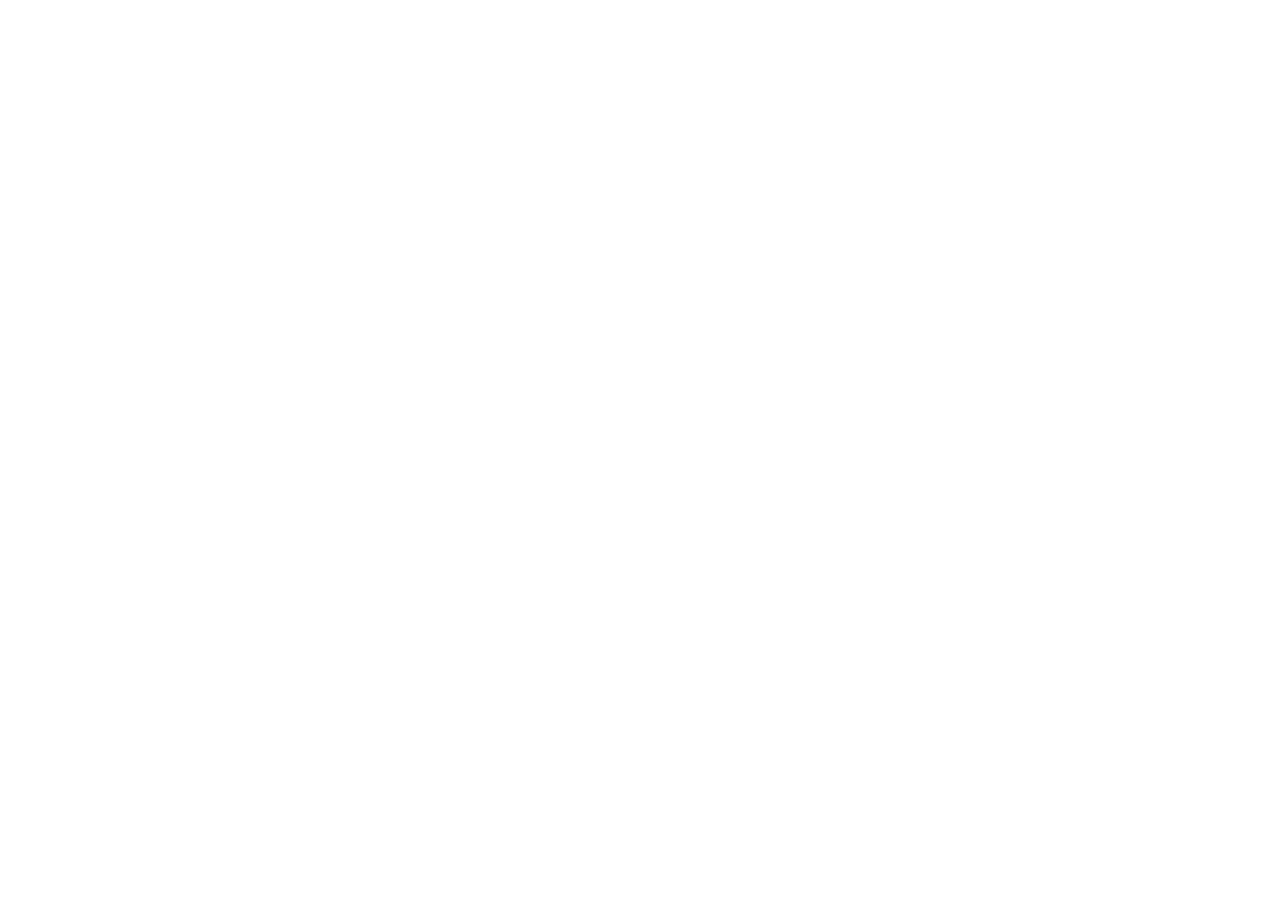
==== FrontEnd/login.html @ 1299b670 "init to filter buttons" ====
<!DOCTYPE html>
<html lang="fr">
<head>
    <meta charset="UTF-8">
    <meta name="viewport" content="width=device-width, initial-scale=1.0">
    <title>login</title>
</head>
<body>
    
</body>
</html>
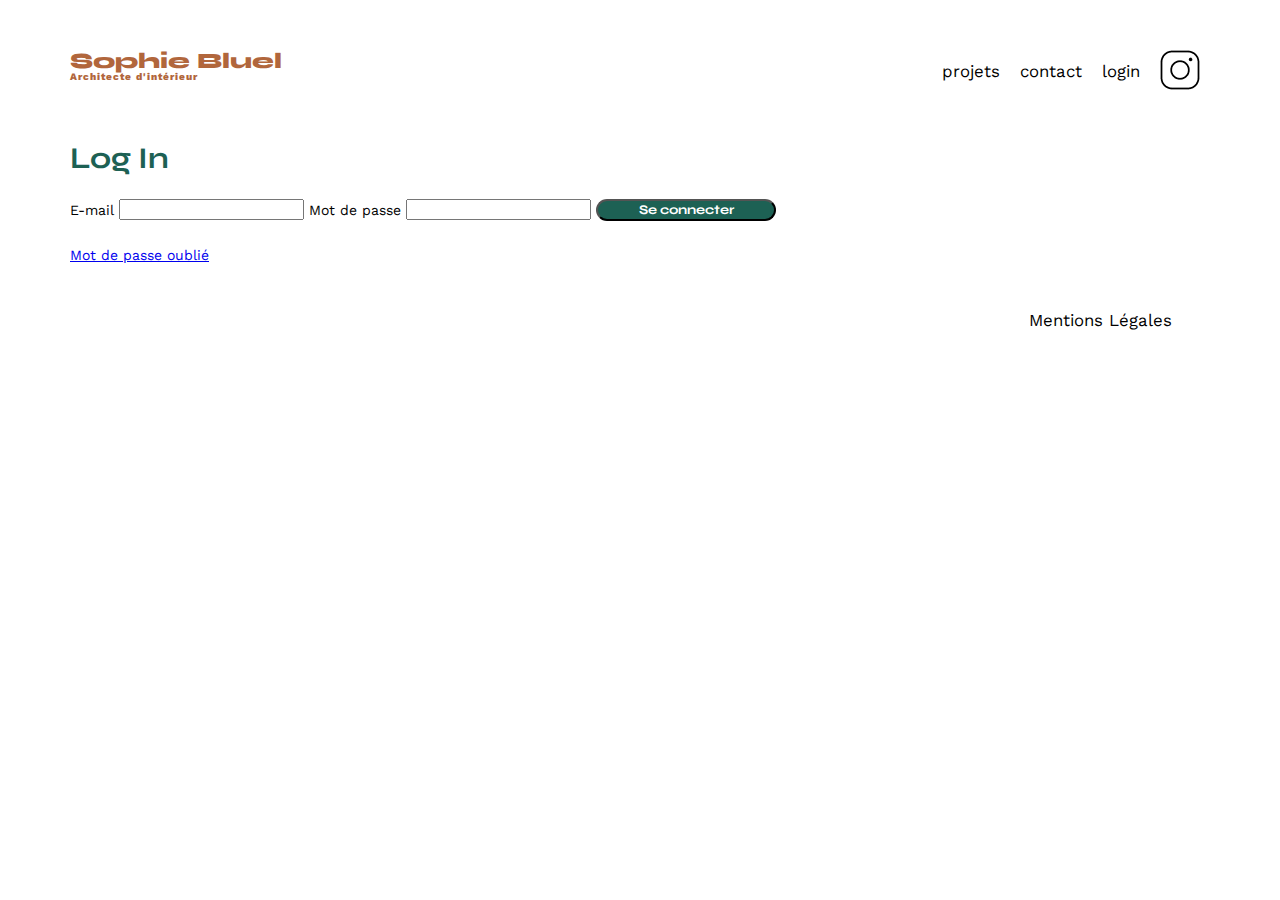
==== commit a12bf230: "create login page" ====
--- a/FrontEnd/login.html
+++ b/FrontEnd/login.html
@@ -2,10 +2,46 @@
 <html lang="fr">
 <head>
     <meta charset="UTF-8">
-    <meta name="viewport" content="width=device-width, initial-scale=1.0">
-    <title>login</title>
+	<title>Sophie Bluel - Architecte d'intérieur</title>
+	<meta name="viewport" content="width=device-width, initial-scale=1.0">
+	<link rel="preconnect" href="https://fonts.googleapis.com">
+	<link rel="preconnect" href="https://fonts.gstatic.com" crossorigin>
+	<link href="https://fonts.googleapis.com/css2?family=Syne:wght@700;800&family=Work+Sans&display=swap" rel="stylesheet">
+	<meta name="description" content="">
+	<link rel="stylesheet" href="./assets/style.css">
+    <script src="js/login.js"></script>
 </head>
 <body>
-    
+    <header>
+        <h1>Sophie Bluel <span>Architecte d'intérieur</span></h1>
+        <nav>
+            <ul>
+                <li>projets</li>
+                <li>contact</li>
+                <li>login</li>
+                <li><img src="./assets/icons/instagram.png" alt="Instagram"></li>
+            </ul>
+        </nav>
+    </header>
+    <main>
+        <section id="login">
+            <h2>Log In</h2>
+            <form>
+                <label for="email">E-mail</label>
+                <input type="email" name="email" id="email" required>
+                <label for="password">Mot de passe</label>
+                <input type="password" name="password" id="password" required>
+                <input type="submit" value="Se connecter">
+            </form>
+            <a href="#">Mot de passe oublié</a>
+        </section>
+    </main>
+    <footer>
+        <nav>
+            <ul>
+                <li>Mentions Légales</li>
+            </ul>
+        </nav>
+    </footer>
 </body>
 </html>--- a/FrontEnd/assets/style.css
+++ b/FrontEnd/assets/style.css
@@ -0,0 +1,215 @@
+/* http://meyerweb.com/eric/tools/css/reset/
+   v2.0 | 20110126
+   License: none (public domain)
+*/
+
+html, body, div, span, applet, object, iframe,
+h1, h2, h3, h4, h5, h6, p, blockquote, pre,
+a, abbr, acronym, address, big, cite, code,
+del, dfn, em, img, ins, kbd, q, s, samp,
+small, strike, strong, sub, sup, tt, var,
+b, u, i, center,
+dl, dt, dd, ol, ul, li,
+fieldset, form, label, legend,
+table, caption, tbody, tfoot, thead, tr, th, td,
+article, aside, canvas, details, embed,
+figure, figcaption, footer, header, hgroup,
+menu, nav, output, ruby, section, summary,
+time, mark, audio, video {
+	margin: 0;
+	padding: 0;
+	border: 0;
+	font-size: 100%;
+	font: inherit;
+	vertical-align: baseline;
+}
+/* HTML5 display-role reset for older browsers */
+article, aside, details, figcaption, figure,
+footer, header, hgroup, menu, nav, section {
+	display: block;
+}
+body {
+	line-height: 1;
+}
+ol, ul {
+	list-style: none;
+}
+blockquote, q {
+	quotes: none;
+}
+blockquote:before, blockquote:after,
+q:before, q:after {
+	content: '';
+	content: none;
+}
+table {
+	border-collapse: collapse;
+	border-spacing: 0;
+}
+/** end reset css**/
+body {
+	max-width: 1140px;
+	margin:auto;
+	font-family: 'Work Sans' ;
+	font-size: 14px;
+}
+header {
+	display: flex;
+	justify-content: space-between;
+	margin: 50px 0
+}
+section {
+	margin: 50px 0
+}
+
+h1{
+	display: flex;
+	flex-direction: column;
+	font-family: 'Syne';
+	font-size: 22px;
+	font-weight: 800;
+	color: #B1663C
+}
+
+h1 > span {
+	font-family: 'Work Sans';
+	font-size:10px;
+	letter-spacing: 0.1em;
+;
+}
+
+h2{
+	font-family: 'Syne';
+	font-weight: 700;
+	font-size: 30px;
+	color: #1D6154
+}
+nav ul {
+	display: flex;
+	align-items: center;
+	list-style-type: none;
+
+}
+nav li {
+	padding: 0 10px;
+	font-size: 1.2em;
+}
+nav li a {
+	text-decoration: none;
+	text-transform: none;
+	color: black;
+}
+
+li:hover {
+	color: #B1663C;
+}
+#introduction {
+	display: flex;
+	align-items: center;
+}
+#introduction figure {
+	flex: 1
+}
+#introduction img {
+	display: block;
+	margin: auto;
+	width: 80%;
+}
+
+#introduction article {
+	flex: 1
+}
+#introduction h2 {
+	margin-bottom: 1em;
+}
+
+#introduction p {
+	margin-bottom: 0.5em;
+}
+#portfolio h2 {
+	text-align: center;
+	margin-bottom: 1em;
+}
+#filter-bar {
+	display: flex;
+	justify-content: center;
+	gap: 20px;
+	margin: 30px 0 ;
+}
+.button{
+	border: #1D6154 solid 1.5px;
+	text-align: center;
+	padding: 10px;
+	border-radius: 20px;
+	color: #1D6154;
+	font-weight: 700;
+	font-family: Syne;
+	background-color: white;
+	padding: 10px 15px 10px 15px;
+}
+.button_select{
+	background-color: #1D6154;
+	border: #1D6154;
+	color: white;
+}
+.gallery {
+	width: 100%;
+	display: grid;
+	grid-template-columns: 1fr 1fr 1fr;
+	grid-column-gap: 20px;
+	grid-row-gap: 20px;
+}
+
+.gallery img {
+	width: 100%;
+
+}
+#contact {
+	width: 50%;
+margin: auto;
+}
+#contact > * {
+	text-align: center;
+
+}
+#contact h2{
+	margin-bottom: 20px;
+}
+#contact form {
+	text-align: left;
+	margin-top:30px;
+	display: flex;
+	flex-direction: column;
+}
+
+#contact input {
+	height: 50px;
+	font-size: 1.2em;
+	border: none;
+	box-shadow: 0px 4px 14px rgba(0, 0, 0, 0.09);
+}
+#contact label {
+	margin: 2em 0 1em 0;
+}
+#contact textarea {
+	border: none;
+	box-shadow: 0px 4px 14px rgba(0, 0, 0, 0.09);
+}
+
+input[type="submit"]{
+	font-family: 'Syne';
+	font-weight: 700;
+	color: white;
+	background-color: #1D6154;
+	margin : 2em auto ;
+	width: 180px;
+	text-align: center;
+	border-radius: 60px ;
+}
+
+footer nav ul {
+	display: flex;
+	justify-content: flex-end;
+	margin: 2em
+}
+
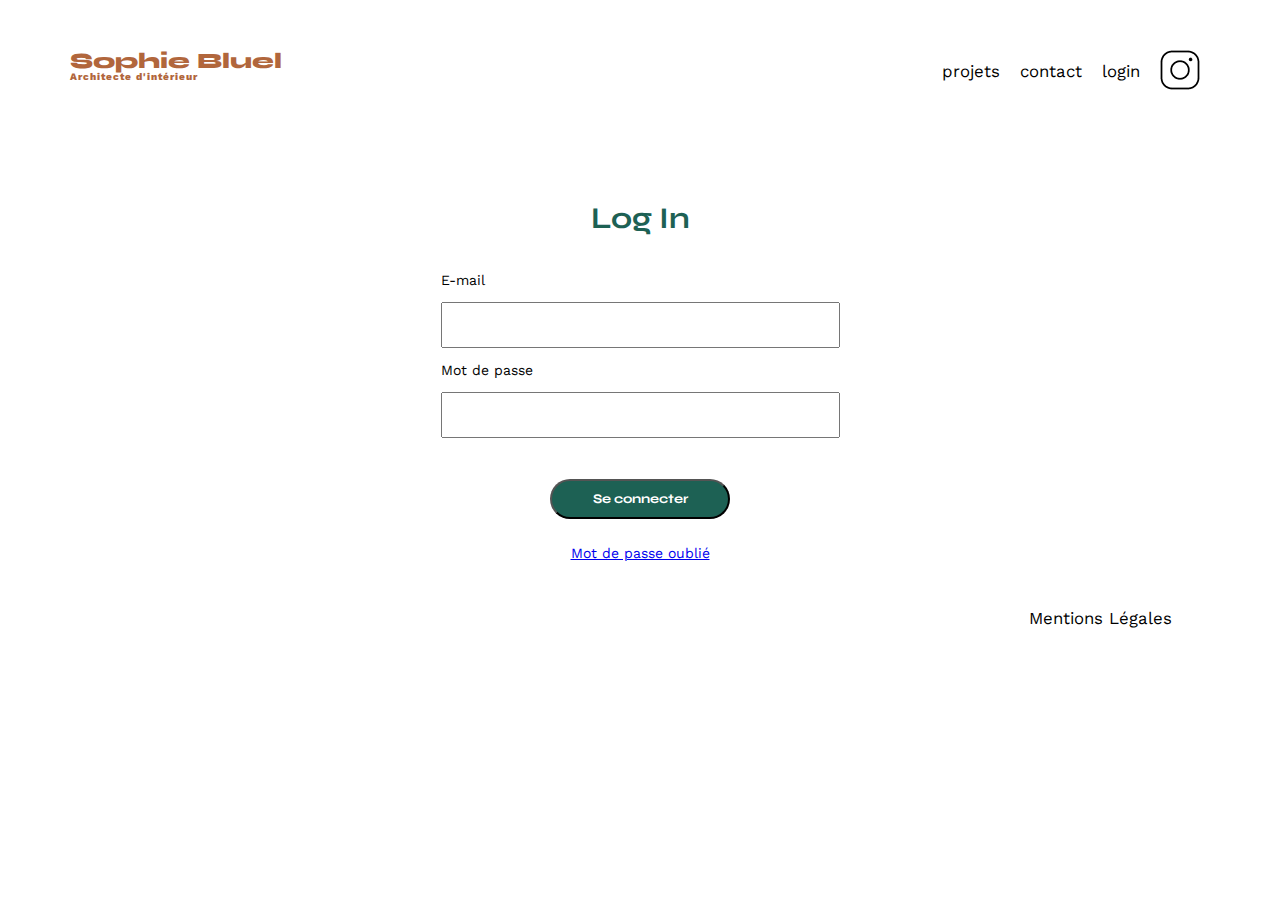
==== commit b0627589: "login layout" ====
--- a/FrontEnd/login.html
+++ b/FrontEnd/login.html
@@ -9,11 +9,11 @@
 	<link href="https://fonts.googleapis.com/css2?family=Syne:wght@700;800&family=Work+Sans&display=swap" rel="stylesheet">
 	<meta name="description" content="">
 	<link rel="stylesheet" href="./assets/style.css">
-    <script src="js/login.js"></script>
+    <script src="./assets/login.js" defer></script>
 </head>
 <body>
     <header>
-        <h1>Sophie Bluel <span>Architecte d'intérieur</span></h1>
+        <h1><a href="./index.html">Sophie Bluel</a><span>Architecte d'intérieur</span></h1>
         <nav>
             <ul>
                 <li>projets</li>
--- a/FrontEnd/assets/style.css
+++ b/FrontEnd/assets/style.css
@@ -213,3 +213,39 @@
 	margin: 2em
 }
 
+
+/* Login.css */
+header h1 a {
+	text-decoration: none;
+	text-transform: none;
+	color: #B1663C;
+}
+#login {
+	display: flex;
+	justify-content: center;
+	flex-direction: column;
+}
+#login h2 {
+	text-align: center;
+	margin: 60px 0 40px 0;
+}
+#login form{
+	width: 35%;
+	display: flex;
+	text-align: center;
+	flex-direction: column;
+	margin-left: auto;
+	margin-right: auto;
+	gap: 15px;
+}
+#login form label {
+	text-align: left;
+}
+#login form input {
+	height: 40px;
+}
+#login a {
+	display: flex;
+	justify-content: center;
+}
+
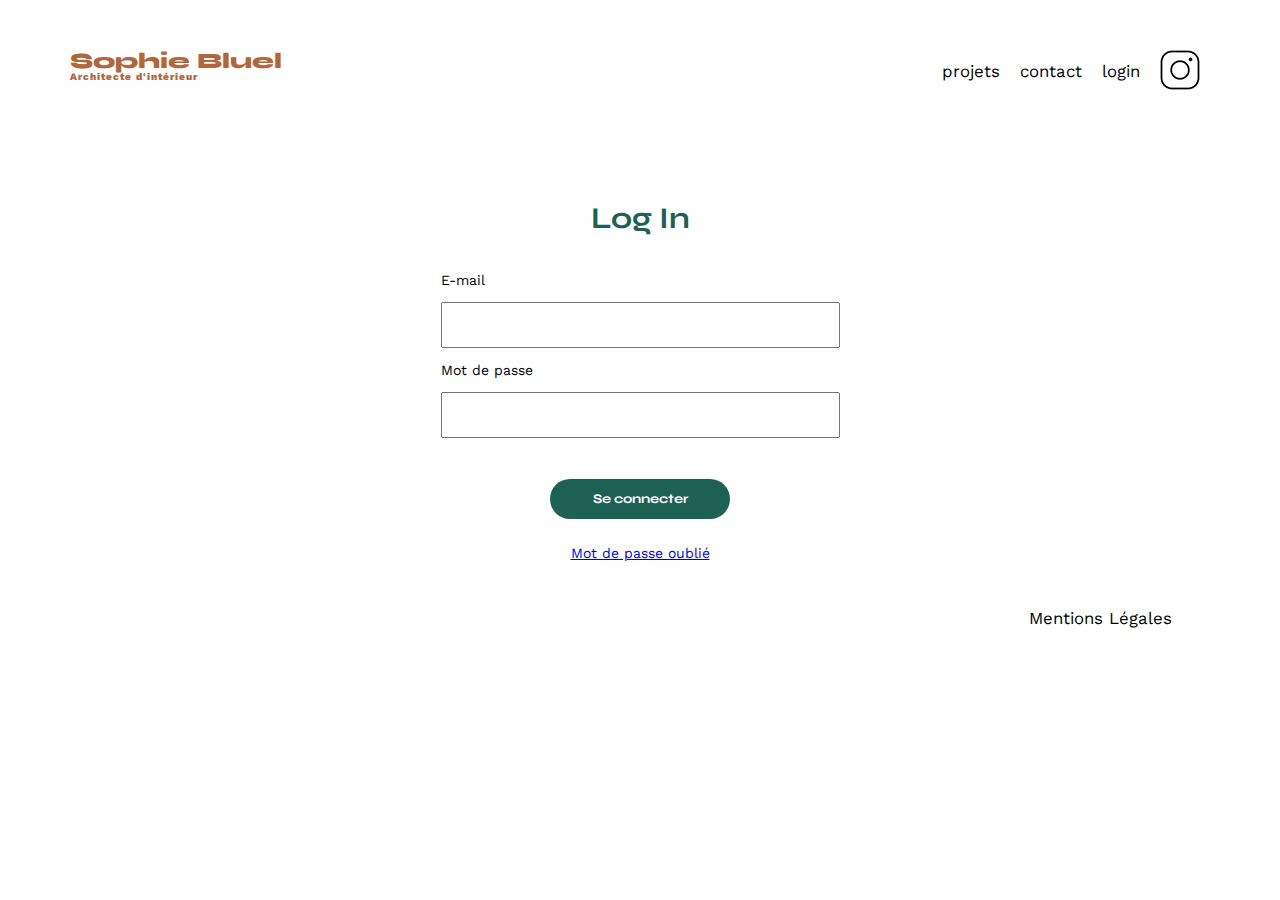
==== commit 8e9f91e4: "project final V2" ====
--- a/FrontEnd/login.html
+++ b/FrontEnd/login.html
@@ -31,7 +31,7 @@
                 <input type="email" name="email" id="email" required>
                 <label for="password">Mot de passe</label>
                 <input type="password" name="password" id="password" required>
-                <input type="submit" value="Se connecter">
+                <input type="submit" name="submit" id="submit"  value="Se connecter" class="Connect_button">
             </form>
             <a href="#">Mot de passe oublié</a>
         </section>
--- a/FrontEnd/assets/style.css
+++ b/FrontEnd/assets/style.css
@@ -200,7 +200,6 @@
 	font-family: 'Syne';
 	font-weight: 700;
 	color: white;
-	background-color: #1D6154;
 	margin : 2em auto ;
 	width: 180px;
 	text-align: center;
@@ -213,8 +212,14 @@
 	margin: 2em
 }
 
+#portfolio h2 {
+	display: flex;
+	justify-content: center;
+	gap: 10px;
+}
 
 /* Login.css */
+
 header h1 a {
 	text-decoration: none;
 	text-transform: none;
@@ -249,3 +254,237 @@
 	justify-content: center;
 }
 
+.editingbanner{
+	display: flex;
+	gap: 10px;
+	height: 30px;
+	background-color: #000;
+	padding-top: 0.6%;
+	color: #FFFFFF;
+	justify-content: center;
+	text-decoration: underline;
+}
+.edit_button{
+	display: flex;
+	flex-direction: row;
+	background-color: white;
+	border: none;
+	align-items: center;
+	gap: 5px;
+	font-family: "Work Sans";
+	text-decoration: underline;
+}
+.Connect_button{
+	background: #1D6154;
+	border: none;
+}
+
+/* Modale */
+.modal{
+	width: 600px;
+	border: none;
+	border-radius: 10px;
+}
+
+.modaldelete{
+	visibility: visible;
+	display: flex;
+	flex-direction: column;
+	width: 100%;
+}
+.modaldelete_disabled{
+	visibility: hidden;
+	display: none;
+	flex-direction: column;
+	width: 100%;
+}
+
+.modaldelete .modal_closing_icon {
+	display: flex;
+	flex-direction: row-reverse;
+	padding-top: 10px;
+}
+
+.modaldelete h3 {
+	font-family: "Work Sans";
+	color: #000;
+	text-align: center;
+	margin: 30px 0 40px 0 ;
+	font-size: 26px;
+	
+}
+
+.modaldelete hr {
+	width: 70%;
+}
+.modaldelete .add-photo{
+	border: none;
+	background:#1D6154 ;
+}
+
+.modal_content{
+	justify-content: center;
+	display: grid;
+	gap: 1px;
+  	grid-template-columns: 90px 90px 90px 90px 90px;
+  	grid-template-rows: 125px ;
+}
+
+.modal_content img {
+	width: 75px;
+	height: 105px;
+}
+.fa-trash-can{
+	position: relative;
+	bottom: 105px;
+	left: 45px;
+	background-color: #000;
+	color: #FFFFFF;
+}
+.add-photo{
+	justify-content: center;
+	padding: 10px 20px;	
+}
+
+
+
+.modaladding{
+	visibility: hidden;
+	display: none;
+	text-align: center;
+}
+.modaladding_active {
+	visibility: visible;
+	display: flex;
+	flex-direction: column;
+	text-align: center;
+}
+.icons{
+	display: flex;
+	justify-content: space-between;
+}
+
+.modaladding_active h3{
+	font-family: "Work Sans";
+	color: #000;
+	text-align: center;
+	margin: 30px 0 40px 0 ;
+	font-size: 26px;
+}
+
+.modaladding_active .formModale {
+	display: flex;
+	flex-direction: column;
+	gap: 20px;
+}
+
+.modaladding_active .formModale .uploadcontainer {
+	display: flex;
+	width: 420px;
+	height: 200px;
+	flex-direction: column;
+	justify-content: center;
+	background-color: #E8F1F6;
+	margin: auto;
+}
+.modaladding_active .formModale .uploadcontainer #image {
+	height: 200px;
+	width: 210px;
+	display: none;
+}
+.modaladding_active .formModale .uploadcontainer #image .image_preview{
+	height: 200px;
+	width: 210px;
+	position: relative;
+    top: 13%;
+	
+}
+.modaladding_active .formModale .uploadcontainer .fa-image {
+	color:#CBD6DC ;
+	position: relative;
+	bottom: 5%;
+	font-size: 80px;
+}
+#image_upload {
+	width: 0.1px;
+	height: 0.1px;
+	opacity: 0;
+	overflow: hidden;
+	position: absolute;
+	display: none;
+}
+.uploadcontainer label{
+	position: relative;
+	top: 20%;
+	border: none;
+	background-color: #CBD6DC;
+	border-radius: 50px;
+	padding: 10px;
+	width: 40%;
+	margin: 0 auto 0 auto;
+}
+#image_upload + label {
+    font-size: 1.25em;
+    font-weight: 700;
+    color: white;
+    background-color: black;
+    display: inline-block;
+    cursor: pointer;
+}
+ 
+#image_upload:focus + label,
+#image_upload + label:hover {
+    background-color: red;
+}
+
+#image {
+	margin: auto;
+}
+.TexteUpload{
+	position: relative;
+	top: 30%;
+}
+.TitleImageInput{
+	display: flex;
+	flex-direction: column;
+}
+.TitleImageInput label {
+	width: 35%;
+	margin-bottom: 10px;
+	color: #3D3D3D;
+}
+.TitleImageInput input {
+	border: none;
+	box-shadow: 0px 4px 14px 0px rgba(0, 0, 0, 0.09);
+	width: 70%;
+	height: 30px;
+	margin: 0 auto 0 auto;
+}
+
+.CategoryImageInput {
+	display: flex;
+	flex-direction: column;
+}
+.CategoryImageInput label {
+	width: 40%;
+	margin-bottom: 10px;
+	color: #3D3D3D;
+}
+.CategoryImageInput select {
+	width: 71.5%;
+	margin-left: auto;
+	margin-right: auto;
+	height: 35px;
+	border: none;
+	box-shadow: 0px 4px 14px 0px rgba(0, 0, 0, 0.09);
+	
+}
+.inactive_button{
+	justify-content: center;
+	padding: 10px 20px;
+	border: none;
+	background-color: #A7A7A7;
+}
+
+
+
